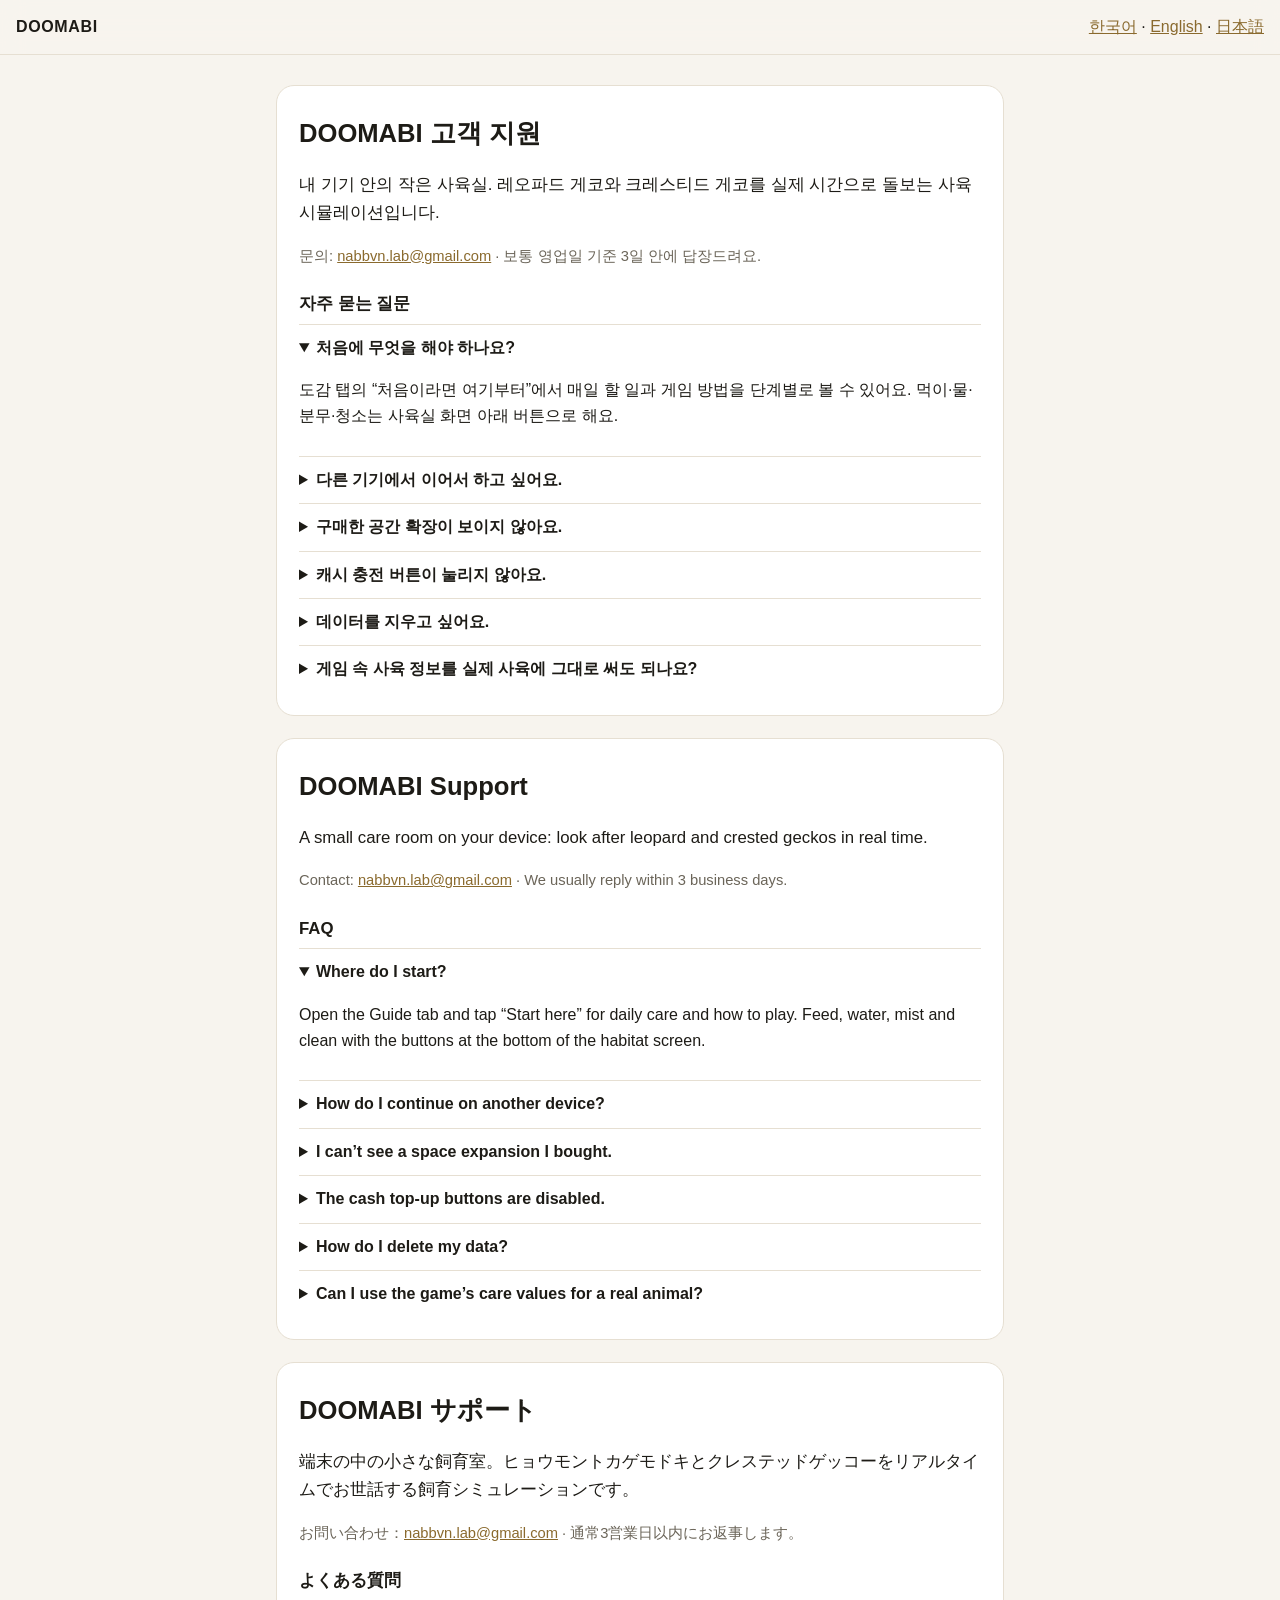
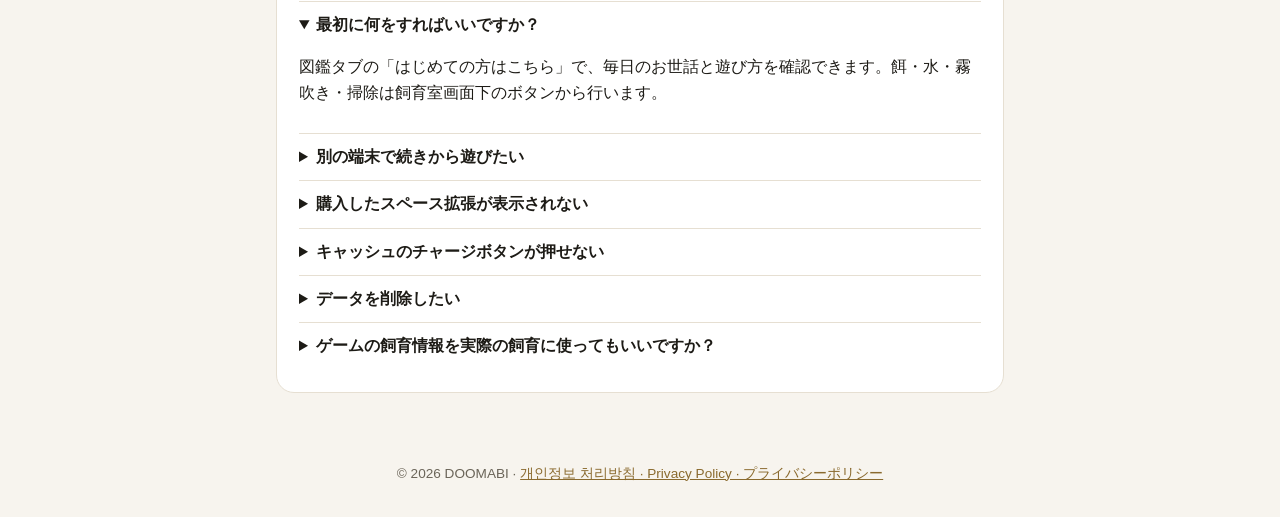
==== index.html @ f0747586 "DOOMABI support and privacy policy pages" ====
<!doctype html>
<html lang="ko">
<head>
<meta charset="utf-8">
<meta name="viewport" content="width=device-width, initial-scale=1">
<title>DOOMABI 고객 지원 · Support · サポート</title>
<link rel="stylesheet" href="style.css">
</head>
<body>
<header>
  <a class="brand" href="./">DOOMABI</a>
  <nav><a href="#ko">한국어</a> · <a href="#en">English</a> · <a href="#ja">日本語</a></nav>
</header>
<main>

<section id="ko" lang="ko">
<h1>DOOMABI 고객 지원</h1>
<p class="lead">내 기기 안의 작은 사육실. 레오파드 게코와 크레스티드 게코를 실제 시간으로 돌보는 사육 시뮬레이션입니다.</p>
<p class="contact">문의: <a href="mailto:nabbvn.lab@gmail.com">nabbvn.lab@gmail.com</a> · 보통 영업일 기준 3일 안에 답장드려요.</p>

<h2>자주 묻는 질문</h2>
<details open><summary>처음에 무엇을 해야 하나요?</summary>
<p>도감 탭의 “처음이라면 여기부터”에서 매일 할 일과 게임 방법을 단계별로 볼 수 있어요. 먹이·물·분무·청소는 사육실 화면 아래 버튼으로 해요.</p></details>
<details><summary>다른 기기에서 이어서 하고 싶어요.</summary>
<p>MY &gt; 설정에서 “iCloud로 기기 간 동기화”를 켜 주세요. 같은 Apple 계정으로 로그인한 기기에서 사육실이 이어집니다.</p></details>
<details><summary>구매한 공간 확장이 보이지 않아요.</summary>
<p>상점 &gt; 캐시 충전 화면 아래의 “구매 내역 복원”을 눌러 주세요. 같은 Apple 계정으로 구매한 공간 확장이 복원됩니다.</p></details>
<details><summary>캐시 충전 버튼이 눌리지 않아요.</summary>
<p>구매한 캐시는 iCloud에 저장된 사육실에 지급되기 때문에, iCloud에 로그인하고 동기화가 끝난 뒤 충전할 수 있어요. 기기 설정에서 iCloud 로그인을 확인한 뒤 MY &gt; 설정에서 동기화를 켜 주세요.</p></details>
<details><summary>데이터를 지우고 싶어요.</summary>
<p>앱을 삭제하면 기기 데이터가 지워지고, iCloud 데이터는 설정 &gt; [이름] &gt; iCloud &gt; 저장 공간 관리에서 지울 수 있어요. 자세한 내용은 <a href="privacy.html#ko">개인정보 처리방침</a>을 확인해 주세요.</p></details>
<details><summary>게임 속 사육 정보를 실제 사육에 그대로 써도 되나요?</summary>
<p>DOOMABI는 사육 원리를 연습하는 게임이에요. 실제 동물은 별도의 온습도계와 파충류 진료 수의사의 조언을 따라 주세요.</p></details>
</section>

<section id="en" lang="en">
<h1>DOOMABI Support</h1>
<p class="lead">A small care room on your device: look after leopard and crested geckos in real time.</p>
<p class="contact">Contact: <a href="mailto:nabbvn.lab@gmail.com">nabbvn.lab@gmail.com</a> · We usually reply within 3 business days.</p>

<h2>FAQ</h2>
<details open><summary>Where do I start?</summary>
<p>Open the Guide tab and tap “Start here” for daily care and how to play. Feed, water, mist and clean with the buttons at the bottom of the habitat screen.</p></details>
<details><summary>How do I continue on another device?</summary>
<p>Turn on “Sync across devices with iCloud” in MY &gt; Settings. Your care room continues on devices signed in to the same Apple Account.</p></details>
<details><summary>I can’t see a space expansion I bought.</summary>
<p>Tap “Restore purchases” at the bottom of Shop &gt; Top up cash. Expansions bought with the same Apple Account are restored.</p></details>
<details><summary>The cash top-up buttons are disabled.</summary>
<p>Purchased cash is delivered to your iCloud care room, so top-ups are available once you are signed in to iCloud and sync has finished. Check iCloud sign-in in the Settings app, then turn on sync in MY &gt; Settings.</p></details>
<details><summary>How do I delete my data?</summary>
<p>Deleting the app removes its data from your device; iCloud data can be removed in Settings &gt; [your name] &gt; iCloud &gt; Manage Storage. See the <a href="privacy.html#en">Privacy Policy</a>.</p></details>
<details><summary>Can I use the game’s care values for a real animal?</summary>
<p>DOOMABI is a game for practising care principles. For a real animal, use your own thermometer/hygrometer and ask a reptile veterinarian.</p></details>
</section>

<section id="ja" lang="ja">
<h1>DOOMABI サポート</h1>
<p class="lead">端末の中の小さな飼育室。ヒョウモントカゲモドキとクレステッドゲッコーをリアルタイムでお世話する飼育シミュレーションです。</p>
<p class="contact">お問い合わせ：<a href="mailto:nabbvn.lab@gmail.com">nabbvn.lab@gmail.com</a> · 通常3営業日以内にお返事します。</p>

<h2>よくある質問</h2>
<details open><summary>最初に何をすればいいですか？</summary>
<p>図鑑タブの「はじめての方はこちら」で、毎日のお世話と遊び方を確認できます。餌・水・霧吹き・掃除は飼育室画面下のボタンから行います。</p></details>
<details><summary>別の端末で続きから遊びたい</summary>
<p>MY &gt; 設定で「iCloudで端末間を同期」をオンにしてください。同じApple アカウントでサインインした端末で飼育室が続きます。</p></details>
<details><summary>購入したスペース拡張が表示されない</summary>
<p>ショップ &gt; キャッシュをチャージ 画面下の「購入を復元」をタップしてください。同じApple アカウントで購入した拡張が復元されます。</p></details>
<details><summary>キャッシュのチャージボタンが押せない</summary>
<p>購入したキャッシュはiCloudの飼育室に付与されるため、iCloudにサインインして同期が完了するとチャージできます。設定アプリでiCloudへのサインインを確認し、MY &gt; 設定で同期をオンにしてください。</p></details>
<details><summary>データを削除したい</summary>
<p>アプリを削除すると端末のデータが消え、iCloudのデータは 設定 &gt; [ユーザ名] &gt; iCloud &gt; ストレージを管理 から削除できます。詳しくは<a href="privacy.html#ja">プライバシーポリシー</a>をご覧ください。</p></details>
<details><summary>ゲームの飼育情報を実際の飼育に使ってもいいですか？</summary>
<p>DOOMABIは飼育の原理を練習するゲームです。実際の動物には、ご自身の温湿度計と爬虫類を診る獣医師の助言に従ってください。</p></details>
</section>

</main>
<footer>© 2026 DOOMABI · <a href="privacy.html">개인정보 처리방침 · Privacy Policy · プライバシーポリシー</a></footer>
</body>
</html>
---- style.css ----
:root { color-scheme: light dark; --accent: #8a6a2e; --ink: #1d1b16; --muted: #6b6559; --paper: #f7f4ee; --card: #ffffff; --line: #e6dfd2; }
@media (prefers-color-scheme: dark) { :root { --accent: #d4b273; --ink: #f1ede4; --muted: #b3ab9b; --paper: #16140f; --card: #211e17; --line: #3a3428; } }
* { box-sizing: border-box; }
body { margin: 0; background: var(--paper); color: var(--ink); font: 16px/1.65 -apple-system, BlinkMacSystemFont, "Apple SD Gothic Neo", "Hiragino Sans", "Noto Sans KR", sans-serif; }
header { position: sticky; top: 0; display: flex; flex-wrap: wrap; gap: 8px 16px; justify-content: space-between; align-items: center; padding: 14px max(16px, env(safe-area-inset-left)); background: color-mix(in srgb, var(--paper) 88%, transparent); backdrop-filter: blur(12px); border-bottom: 1px solid var(--line); }
.brand { font-weight: 800; letter-spacing: .04em; color: var(--ink); text-decoration: none; }
nav a, a { color: var(--accent); }
main { max-width: 760px; margin: 0 auto; padding: 8px 16px 48px; }
section { background: var(--card); border: 1px solid var(--line); border-radius: 18px; padding: 8px 22px 22px; margin: 22px 0; }
h1 { font-size: 1.6rem; margin: 18px 0 4px; }
h2 { font-size: 1.05rem; margin: 22px 0 6px; }
.meta, .contact { color: var(--muted); font-size: .92rem; }
.lead { font-size: 1.05rem; }
table { width: 100%; border-collapse: collapse; font-size: .92rem; display: block; overflow-x: auto; }
th, td { text-align: left; vertical-align: top; border-top: 1px solid var(--line); padding: 8px 10px 8px 0; min-width: 120px; }
details { border-top: 1px solid var(--line); padding: 10px 0; }
summary { cursor: pointer; font-weight: 600; }
footer { text-align: center; color: var(--muted); font-size: .85rem; padding: 0 16px 32px; }
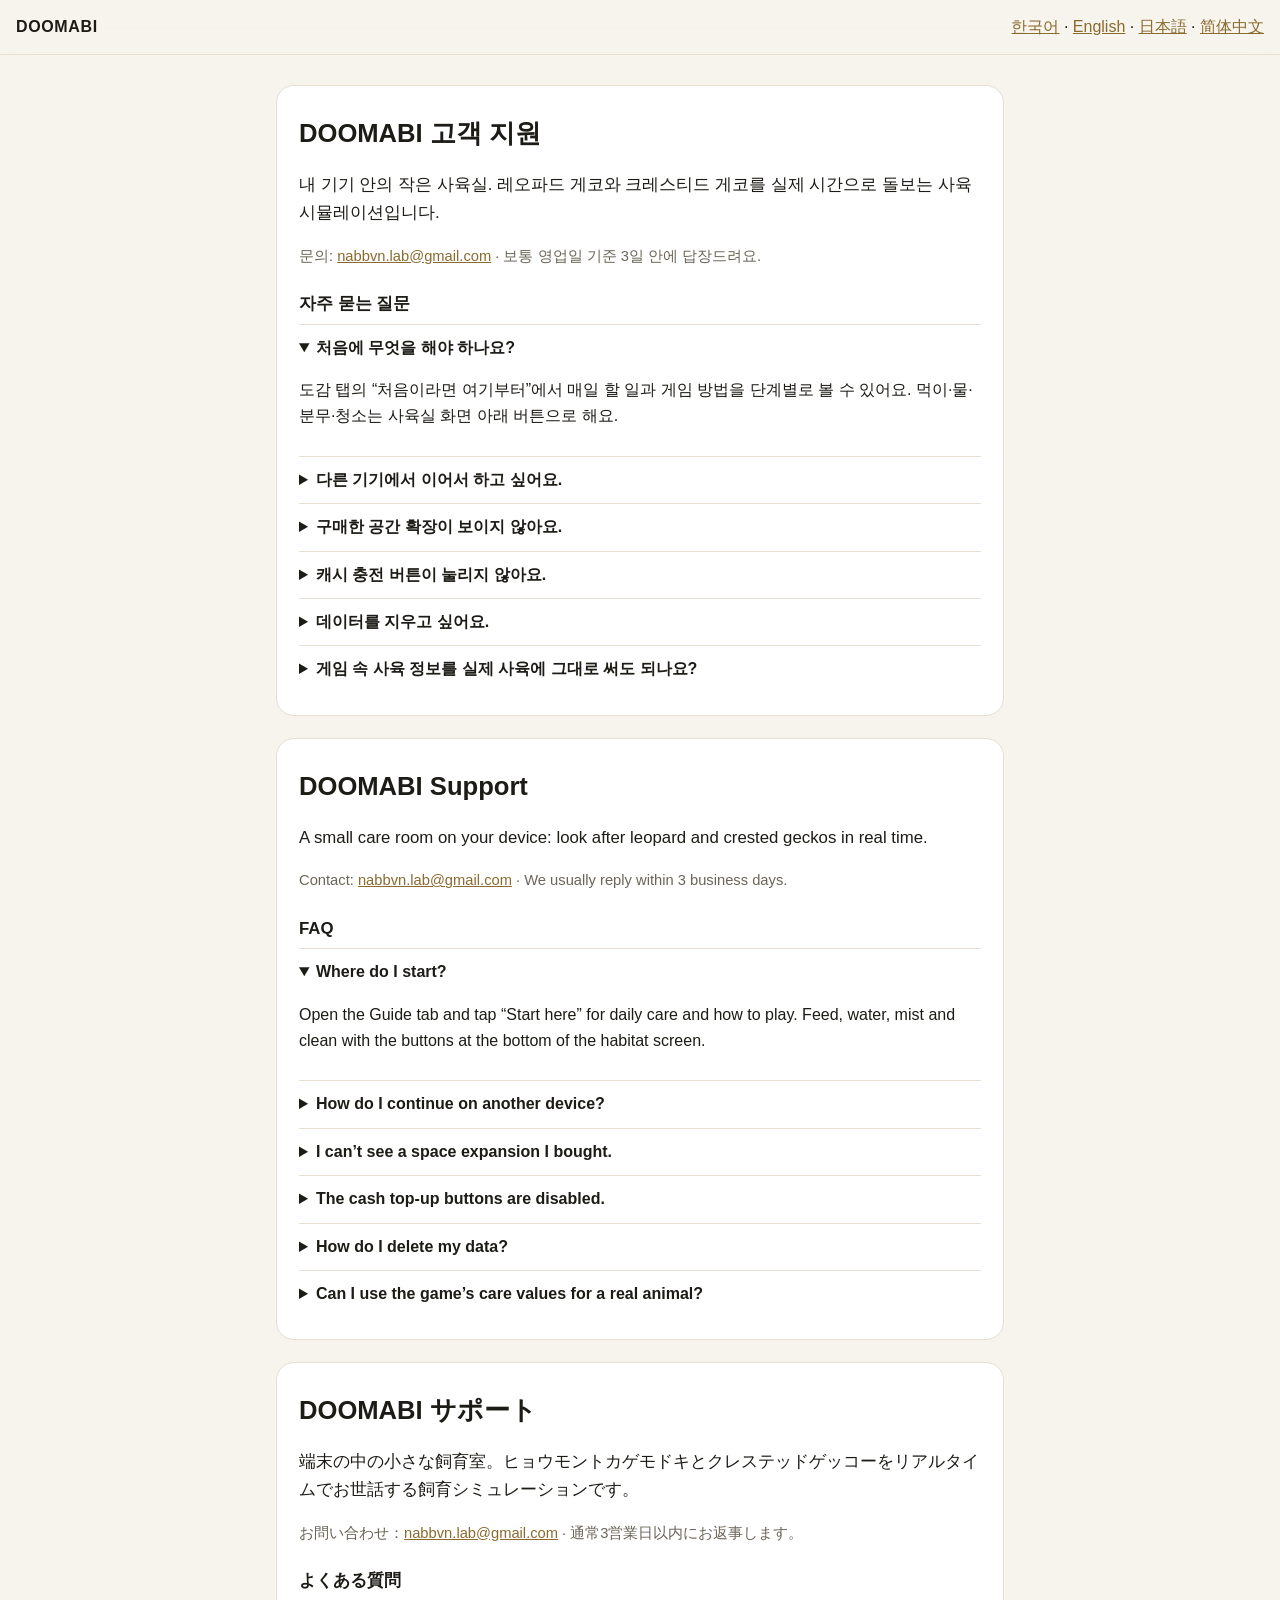
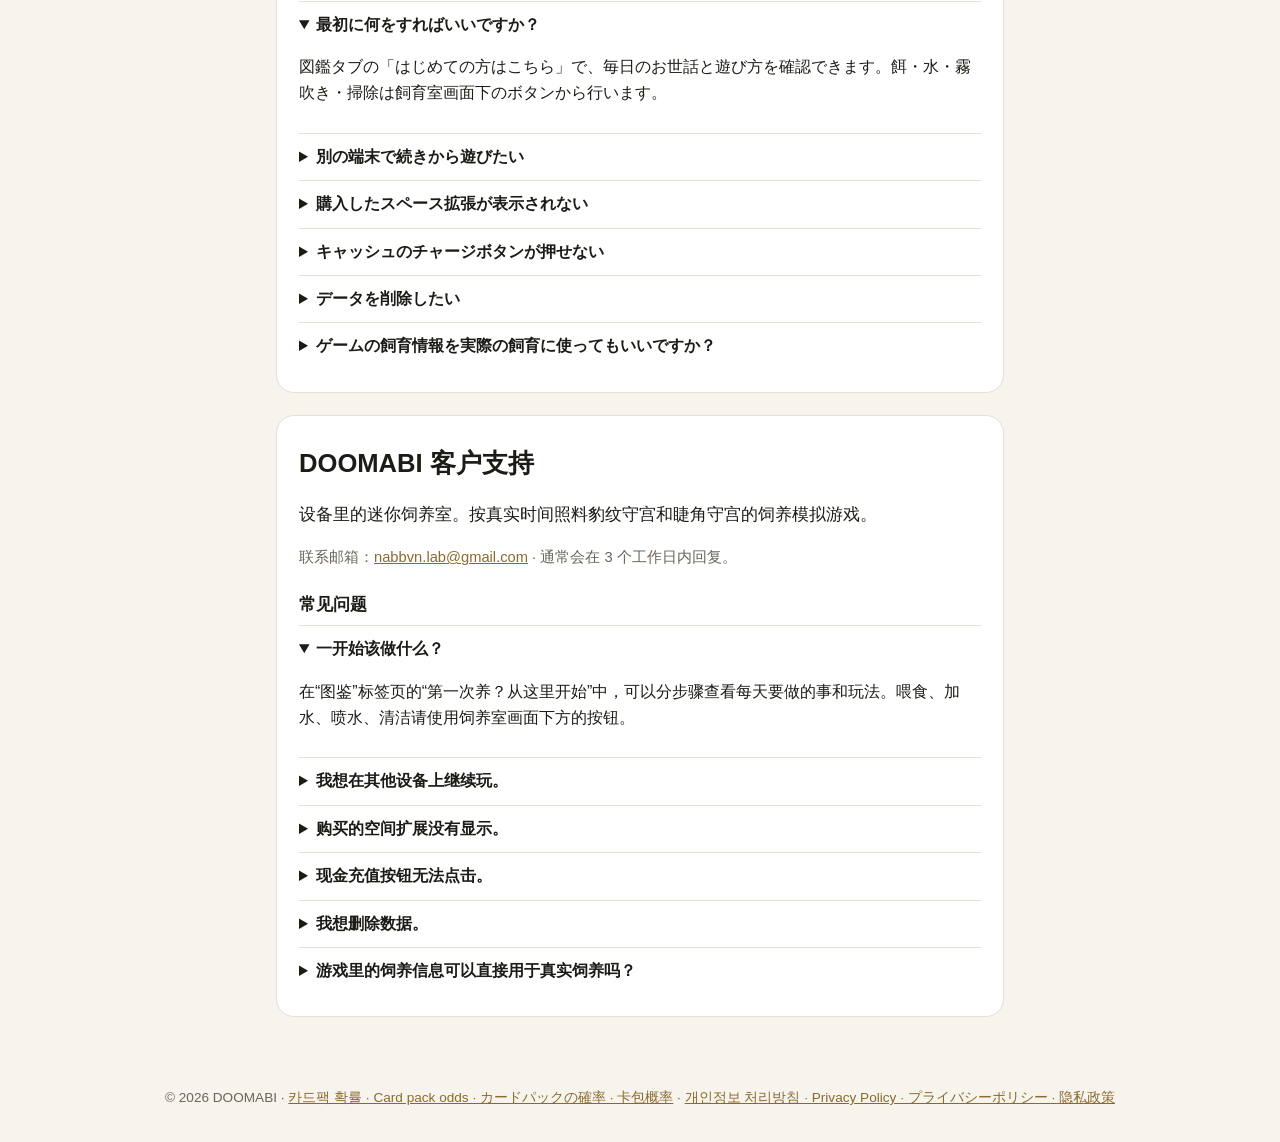
==== commit 64fe61f1: "Update support site: ATT/AdMob privacy policy, on-device data FAQ, zh-Hans - privacy.html (effective" ====
--- a/index.html
+++ b/index.html
@@ -3,13 +3,13 @@
 <head>
 <meta charset="utf-8">
 <meta name="viewport" content="width=device-width, initial-scale=1">
-<title>DOOMABI 고객 지원 · Support · サポート</title>
+<title>DOOMABI 고객 지원 · Support · サポート · 客户支持</title>
 <link rel="stylesheet" href="style.css">
 </head>
 <body>
 <header>
   <a class="brand" href="./">DOOMABI</a>
-  <nav><a href="#ko">한국어</a> · <a href="#en">English</a> · <a href="#ja">日本語</a></nav>
+  <nav><a href="#ko">한국어</a> · <a href="#en">English</a> · <a href="#ja">日本語</a> · <a href="#zh-Hans">简体中文</a></nav>
 </header>
 <main>
 
@@ -22,13 +22,13 @@
 <details open><summary>처음에 무엇을 해야 하나요?</summary>
 <p>도감 탭의 “처음이라면 여기부터”에서 매일 할 일과 게임 방법을 단계별로 볼 수 있어요. 먹이·물·분무·청소는 사육실 화면 아래 버튼으로 해요.</p></details>
 <details><summary>다른 기기에서 이어서 하고 싶어요.</summary>
-<p>MY &gt; 설정에서 “iCloud로 기기 간 동기화”를 켜 주세요. 같은 Apple 계정으로 로그인한 기기에서 사육실이 이어집니다.</p></details>
+<p>사육실은 기기에만 저장돼요. 새 기기로 바꿀 때 iOS의 빠른 시작으로 옮기거나 iCloud 백업에서 복원하면 사육실이 함께 옮겨져요. 앱만 새로 설치하면 새 사육실로 시작해요. 공간 확장은 같은 Apple 계정이면 “구매 내역 복원”으로 돌아와요.</p></details>
 <details><summary>구매한 공간 확장이 보이지 않아요.</summary>
 <p>상점 &gt; 캐시 충전 화면 아래의 “구매 내역 복원”을 눌러 주세요. 같은 Apple 계정으로 구매한 공간 확장이 복원됩니다.</p></details>
 <details><summary>캐시 충전 버튼이 눌리지 않아요.</summary>
-<p>구매한 캐시는 iCloud에 저장된 사육실에 지급되기 때문에, iCloud에 로그인하고 동기화가 끝난 뒤 충전할 수 있어요. 기기 설정에서 iCloud 로그인을 확인한 뒤 MY &gt; 설정에서 동기화를 켜 주세요.</p></details>
+<p>사육실을 불러오는 중이거나 온보딩을 마치지 않았다면 잠시 기다려 주세요. 캐시는 이 기기에 저장되며 iCloud 백업에 포함되고, 앱을 삭제하면 사라져요.</p></details>
 <details><summary>데이터를 지우고 싶어요.</summary>
-<p>앱을 삭제하면 기기 데이터가 지워지고, iCloud 데이터는 설정 &gt; [이름] &gt; iCloud &gt; 저장 공간 관리에서 지울 수 있어요. 자세한 내용은 <a href="privacy.html#ko">개인정보 처리방침</a>을 확인해 주세요.</p></details>
+<p>MY &gt; 설정 &gt; 계정 및 데이터 &gt; “데이터 초기화”로 기기의 데이터를 모두 지울 수 있어요. 앱을 삭제해도 기기 데이터가 지워지고, 예전 iCloud 백업에 남은 데이터는 기기 설정의 iCloud 백업 관리에서 지울 수 있어요. 문의 이메일은 앱 삭제로 지워지지 않으므로 삭제를 원하면 지원 이메일로 연락해 주세요. 자세한 내용은 <a href="privacy.html#ko">개인정보 처리방침</a>을 확인해 주세요.</p></details>
 <details><summary>게임 속 사육 정보를 실제 사육에 그대로 써도 되나요?</summary>
 <p>DOOMABI는 사육 원리를 연습하는 게임이에요. 실제 동물은 별도의 온습도계와 파충류 진료 수의사의 조언을 따라 주세요.</p></details>
 </section>
@@ -42,13 +42,13 @@
 <details open><summary>Where do I start?</summary>
 <p>Open the Guide tab and tap “Start here” for daily care and how to play. Feed, water, mist and clean with the buttons at the bottom of the habitat screen.</p></details>
 <details><summary>How do I continue on another device?</summary>
-<p>Turn on “Sync across devices with iCloud” in MY &gt; Settings. Your care room continues on devices signed in to the same Apple Account.</p></details>
+<p>Your care room is stored on the device only. When you move to a new device with iOS Quick Start or restore it from an iCloud Backup, the care room comes along. Installing only the app starts a new care room. Space expansions come back with “Restore purchases” on the same Apple Account.</p></details>
 <details><summary>I can’t see a space expansion I bought.</summary>
 <p>Tap “Restore purchases” at the bottom of Shop &gt; Top up cash. Expansions bought with the same Apple Account are restored.</p></details>
 <details><summary>The cash top-up buttons are disabled.</summary>
-<p>Purchased cash is delivered to your iCloud care room, so top-ups are available once you are signed in to iCloud and sync has finished. Check iCloud sign-in in the Settings app, then turn on sync in MY &gt; Settings.</p></details>
+<p>Wait for your care room to finish loading or finish onboarding. Cash is stored on this device and included in your iCloud Backup; it is lost if you delete the app.</p></details>
 <details><summary>How do I delete my data?</summary>
-<p>Deleting the app removes its data from your device; iCloud data can be removed in Settings &gt; [your name] &gt; iCloud &gt; Manage Storage. See the <a href="privacy.html#en">Privacy Policy</a>.</p></details>
+<p>Use MY &gt; Settings &gt; Account &amp; data &gt; “Erase all data” to delete everything on this device. Deleting the app also removes its data from your device; data in older iCloud Backups can be removed in your device’s iCloud Backup settings. Deleting the app does not delete support emails; contact us by email to request their deletion. See the <a href="privacy.html#en">Privacy Policy</a>.</p></details>
 <details><summary>Can I use the game’s care values for a real animal?</summary>
 <p>DOOMABI is a game for practising care principles. For a real animal, use your own thermometer/hygrometer and ask a reptile veterinarian.</p></details>
 </section>
@@ -62,18 +62,38 @@
 <details open><summary>最初に何をすればいいですか？</summary>
 <p>図鑑タブの「はじめての方はこちら」で、毎日のお世話と遊び方を確認できます。餌・水・霧吹き・掃除は飼育室画面下のボタンから行います。</p></details>
 <details><summary>別の端末で続きから遊びたい</summary>
-<p>MY &gt; 設定で「iCloudで端末間を同期」をオンにしてください。同じApple アカウントでサインインした端末で飼育室が続きます。</p></details>
+<p>飼育室は端末にのみ保存されます。新しい端末へiOSのクイックスタートで移行するか、iCloudバックアップから復元すると飼育室も一緒に移ります。アプリだけを新しくインストールすると新しい飼育室で始まります。スペース拡張は同じApple アカウントなら「購入を復元」で戻ります。</p></details>
 <details><summary>購入したスペース拡張が表示されない</summary>
 <p>ショップ &gt; キャッシュをチャージ 画面下の「購入を復元」をタップしてください。同じApple アカウントで購入した拡張が復元されます。</p></details>
 <details><summary>キャッシュのチャージボタンが押せない</summary>
-<p>購入したキャッシュはiCloudの飼育室に付与されるため、iCloudにサインインして同期が完了するとチャージできます。設定アプリでiCloudへのサインインを確認し、MY &gt; 設定で同期をオンにしてください。</p></details>
+<p>飼育室の読み込みやオンボーディングの完了をお待ちください。キャッシュはこの端末に保存され、iCloudバックアップに含まれます。アプリを削除すると消えます。</p></details>
 <details><summary>データを削除したい</summary>
-<p>アプリを削除すると端末のデータが消え、iCloudのデータは 設定 &gt; [ユーザ名] &gt; iCloud &gt; ストレージを管理 から削除できます。詳しくは<a href="privacy.html#ja">プライバシーポリシー</a>をご覧ください。</p></details>
+<p>MY &gt; 設定 &gt; アカウントとデータ &gt;「データの初期化」で端末のデータをすべて削除できます。アプリを削除しても端末のデータは消え、以前のiCloudバックアップに残ったデータは端末の設定のiCloudバックアップの管理から削除できます。アプリを削除してもお問い合わせメールは削除されません。削除をご希望の場合はメールでご連絡ください。詳しくは<a href="privacy.html#ja">プライバシーポリシー</a>をご覧ください。</p></details>
 <details><summary>ゲームの飼育情報を実際の飼育に使ってもいいですか？</summary>
 <p>DOOMABIは飼育の原理を練習するゲームです。実際の動物には、ご自身の温湿度計と爬虫類を診る獣医師の助言に従ってください。</p></details>
 </section>
 
+<section id="zh-Hans" lang="zh-Hans">
+<h1>DOOMABI 客户支持</h1>
+<p class="lead">设备里的迷你饲养室。按真实时间照料豹纹守宫和睫角守宫的饲养模拟游戏。</p>
+<p class="contact">联系邮箱：<a href="mailto:nabbvn.lab@gmail.com">nabbvn.lab@gmail.com</a> · 通常会在 3 个工作日内回复。</p>
+
+<h2>常见问题</h2>
+<details open><summary>一开始该做什么？</summary>
+<p>在“图鉴”标签页的“第一次养？从这里开始”中，可以分步骤查看每天要做的事和玩法。喂食、加水、喷水、清洁请使用饲养室画面下方的按钮。</p></details>
+<details><summary>我想在其他设备上继续玩。</summary>
+<p>饲养室只保存在设备上。换新设备时，使用 iOS 的“快速开始”迁移，或从 iCloud 备份中恢复，饲养室会一并迁移。如果只重新安装应用，则会以全新的饲养室开始。空间扩展只要使用同一个 Apple 账户，通过“恢复购买记录”即可找回。</p></details>
+<details><summary>购买的空间扩展没有显示。</summary>
+<p>请点击“商店 &gt; 充值现金”画面下方的“恢复购买记录”。使用同一个 Apple 账户购买的空间扩展将会恢复。</p></details>
+<details><summary>现金充值按钮无法点击。</summary>
+<p>如果正在加载饲养室，或尚未完成新手引导，请稍候片刻。现金保存在这台设备上，并包含在 iCloud 备份中，删除应用后会随之消失。</p></details>
+<details><summary>我想删除数据。</summary>
+<p>通过“MY &gt; 设置 &gt; 账户与数据 &gt; 清除所有数据”，可以删除设备上的全部数据。删除应用同样会清除设备上的数据；此前 iCloud 备份中残留的数据，可在设备设置的 iCloud 备份管理中删除。删除应用不会删除咨询邮件，如需删除，请通过支持邮箱联系我们。详情请参阅<a href="privacy.html#zh-Hans">隐私政策</a>。</p></details>
+<details><summary>游戏里的饲养信息可以直接用于真实饲养吗？</summary>
+<p>DOOMABI 是一款用来练习饲养原理的游戏。饲养真实的动物时，请另外准备温湿度计，并听取爬行动物兽医的建议。</p></details>
+</section>
+
 </main>
-<footer>© 2026 DOOMABI · <a href="privacy.html">개인정보 처리방침 · Privacy Policy · プライバシーポリシー</a></footer>
+<footer>© 2026 DOOMABI · <a href="odds.html">카드팩 확률 · Card pack odds · カードパックの確率 · 卡包概率</a> · <a href="privacy.html">개인정보 처리방침 · Privacy Policy · プライバシーポリシー · 隐私政策</a></footer>
 </body>
 </html>
